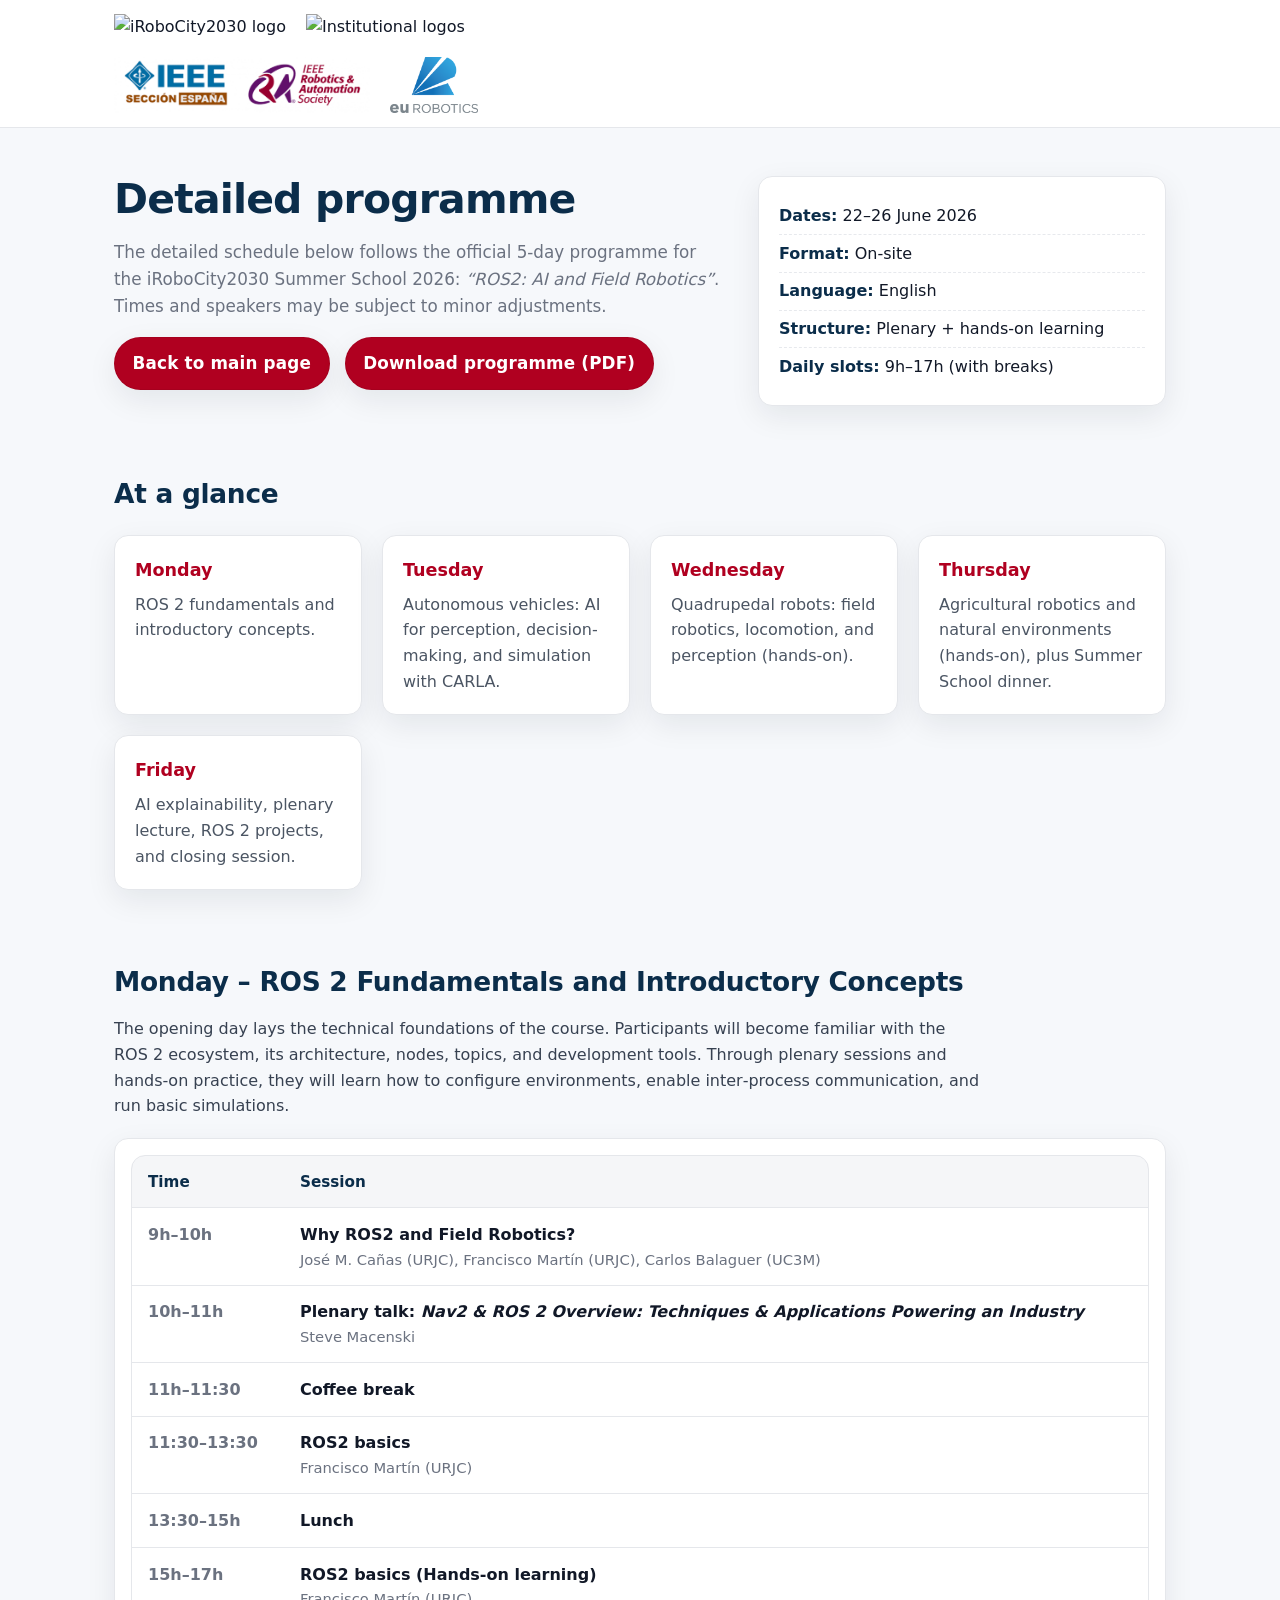
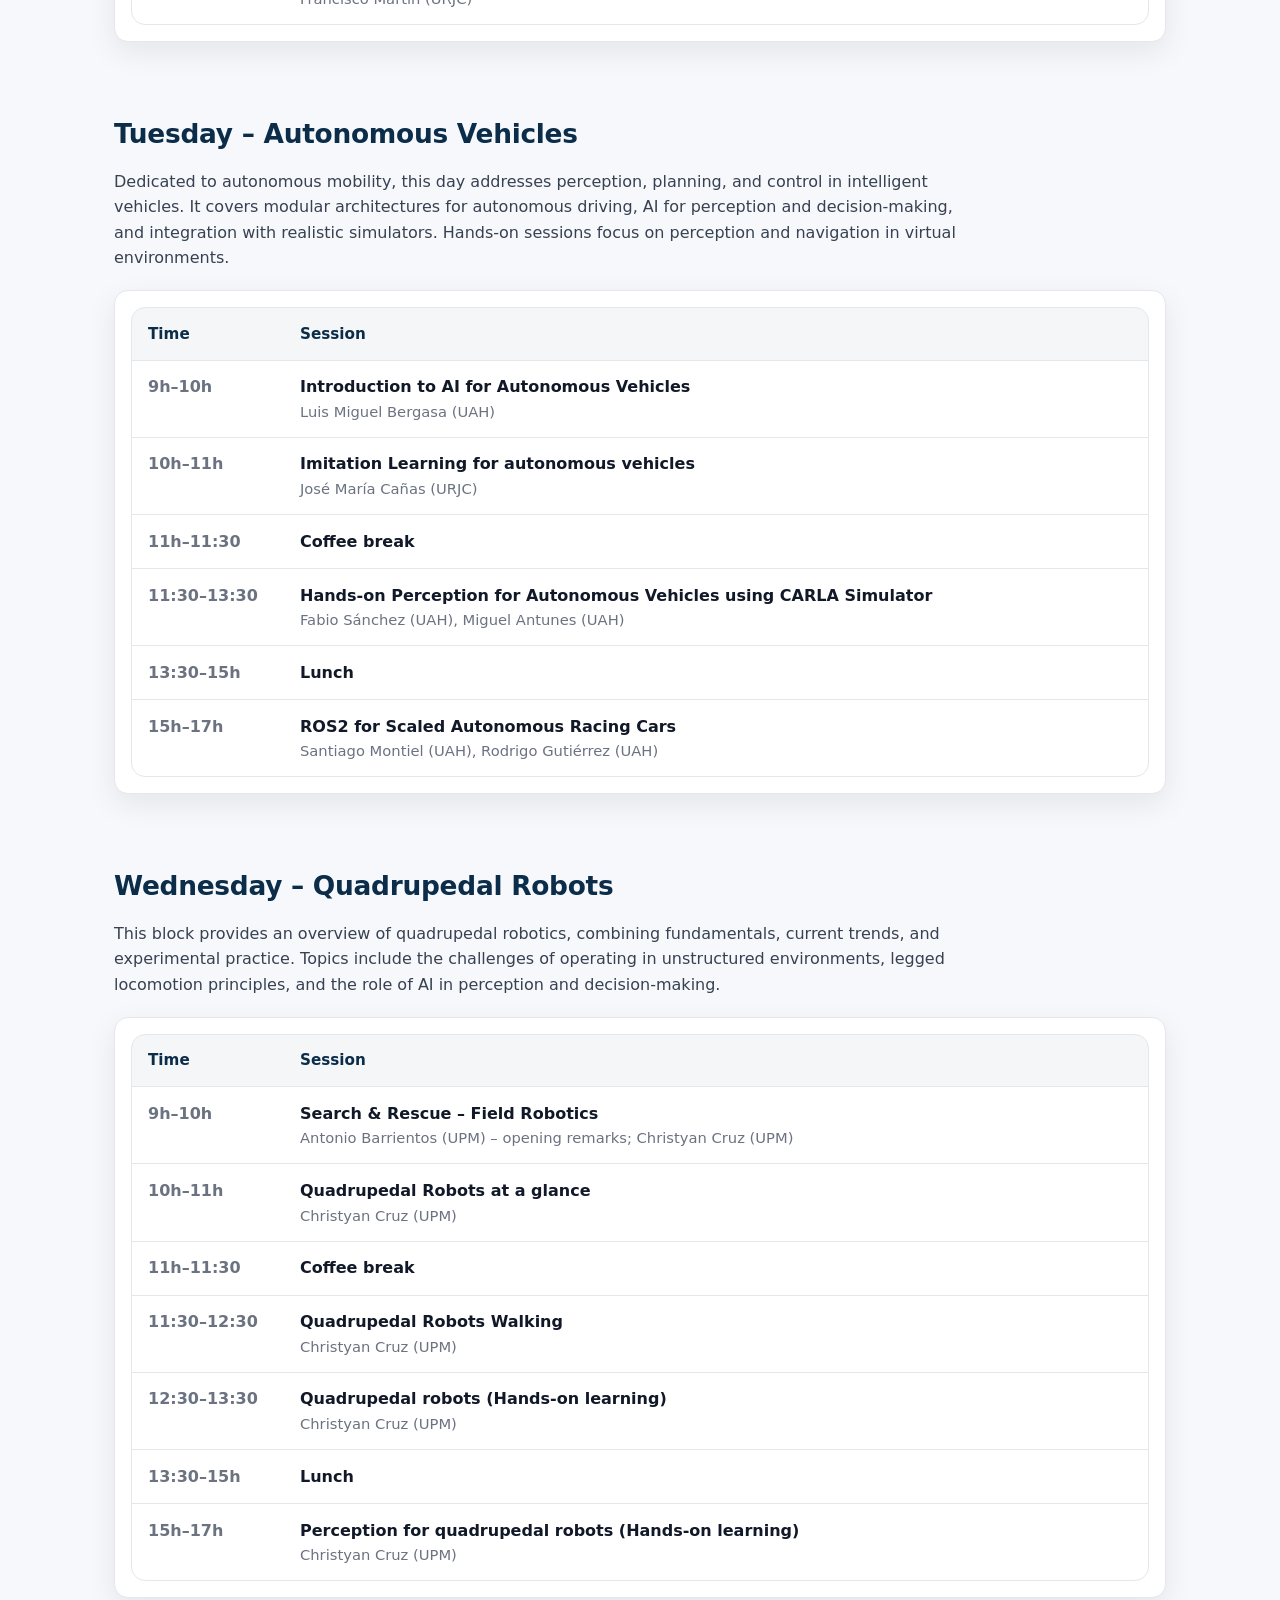
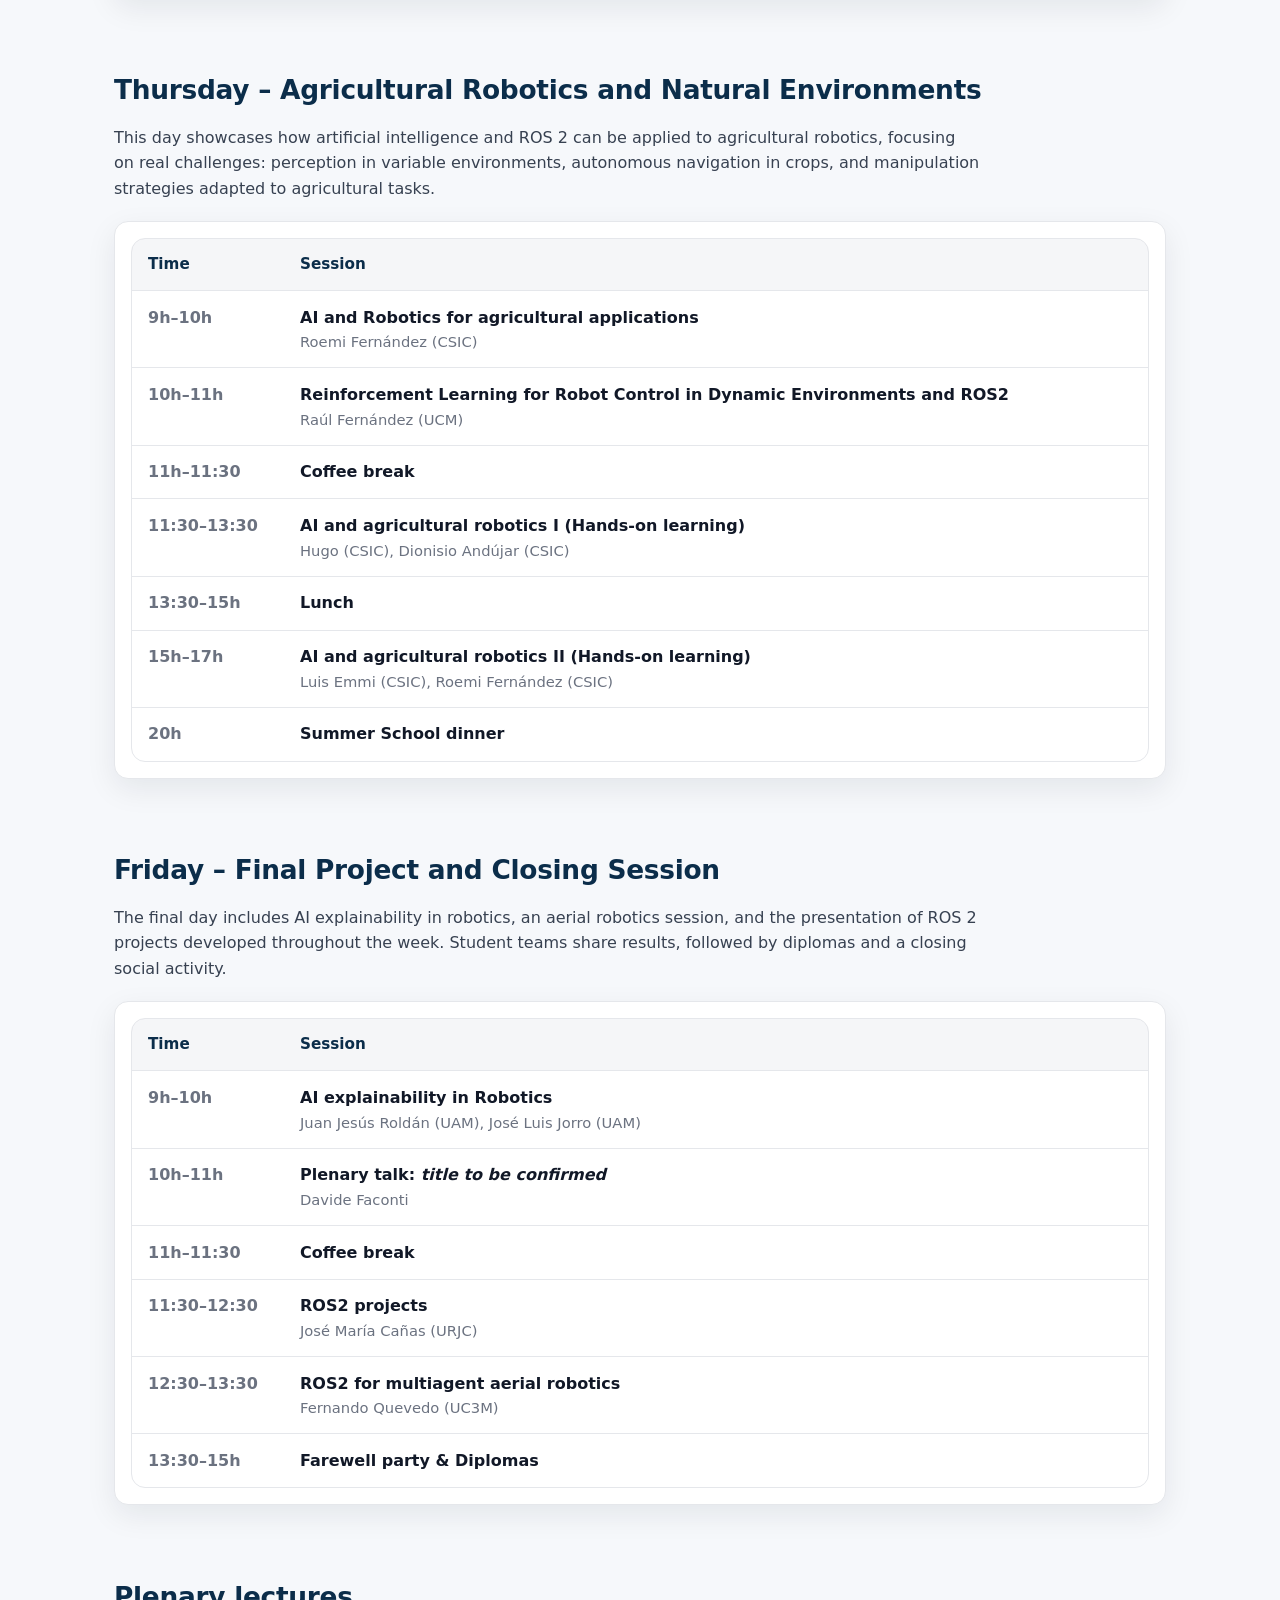
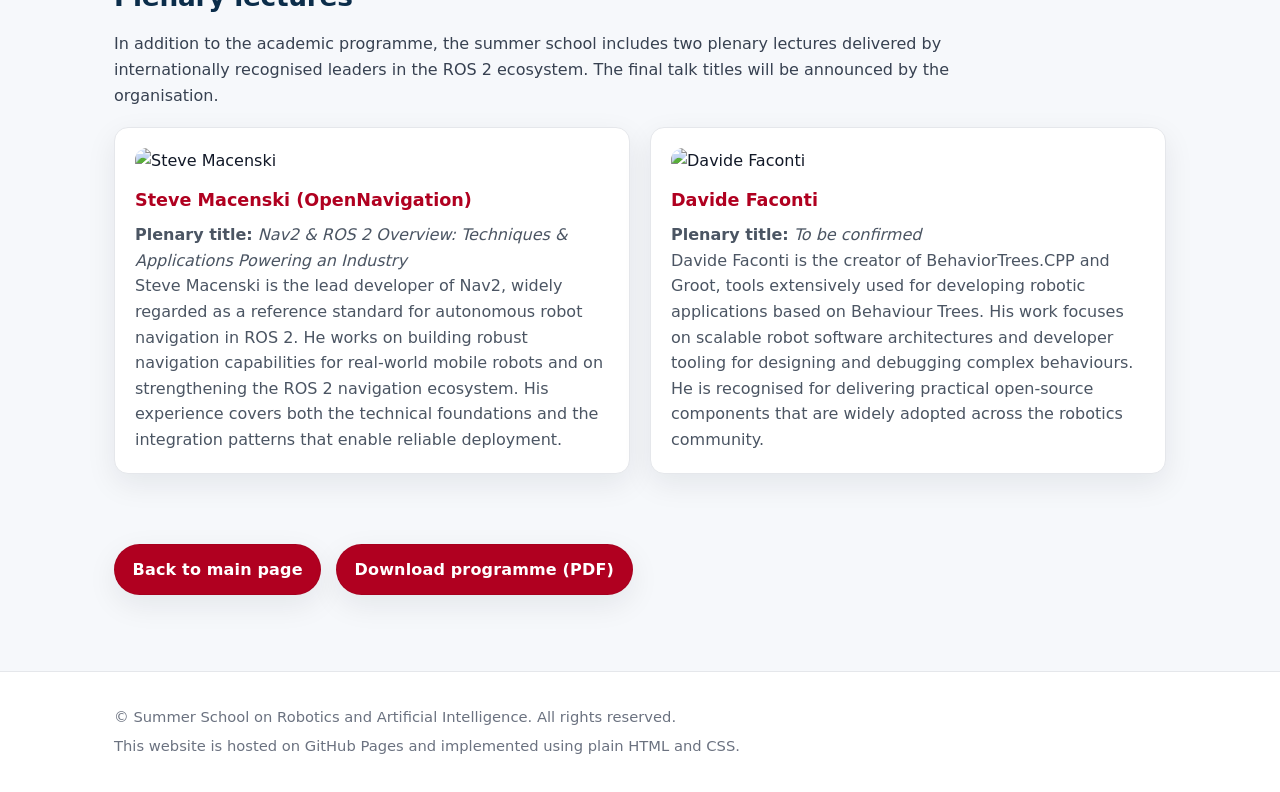
==== detailed_program.html @ 7fa747e4 "Balaguer feedback Signed-off-by: Francisco Martín Rico <fmrico@gmail.com>" ====
<!DOCTYPE html>
<html lang="en">
<head>
	<meta charset="utf-8" />
	<meta name="viewport" content="width=device-width, initial-scale=1" />
	<title>Detailed programme – Summer School</title>
	<meta name="description" content="Detailed programme for the iRoboCity2030 Summer School 2026 (22–26 June 2026): daily schedule, sessions and speakers." />
	<meta name="robots" content="index, follow" />

	<!-- SEO / Social sharing -->
	<link rel="canonical" href="https://www.robocity2030.org/RoboCity_ROS2_Summer_School_2026/detailed_program.html" />
	<meta property="og:type" content="website" />
	<meta property="og:locale" content="en_US" />
	<meta property="og:title" content="Detailed programme – iRoboCity2030 Summer School 2026" />
	<meta property="og:description" content="Daily schedule for 22–26 June 2026: ROS 2 fundamentals, autonomous vehicles, quadrupeds, agricultural robotics and closing projects." />
	<meta property="og:url" content="https://www.robocity2030.org/RoboCity_ROS2_Summer_School_2026/detailed_program.html" />
	<meta property="og:image" content="https://www.robocity2030.org/RoboCity_ROS2_Summer_School_2026/img/robocity2030.png" />

	<meta name="twitter:card" content="summary" />
	<meta name="twitter:title" content="Detailed programme – iRoboCity2030 Summer School 2026" />
	<meta name="twitter:description" content="Daily schedule and sessions for 22–26 June 2026." />
	<meta name="twitter:image" content="https://www.robocity2030.org/RoboCity_ROS2_Summer_School_2026/img/robocity2030.png" />
	<meta name="theme-color" content="#0b2d4a" />
	<link rel="stylesheet" href="styles.css" />
</head>

<body>

<header>
	<div class="header-inner">
		<img src="img/robocity2030.png" alt="iRoboCity2030 logo" />
		<img src="img/logos-header-test2_v3.png" alt="Institutional logos" />
	</div>
	<div class="header-partners" aria-label="Partner logos">
		<img src="img/logo-web-spanish-chapter.png" alt="IEEE-RAS Spanish Chapter" />
		<img src="img/euRobotics_logo.png" alt="euRobotics" />
	</div>
</header>

<main>
	<div class="hero">
		<div>
			<h1>Detailed programme</h1>
			<p>
				The detailed schedule below follows the official 5‑day programme for the iRoboCity2030 Summer School 2026: <em>“ROS2: AI and Field Robotics”</em>.
				Times and speakers may be subject to minor adjustments.
			</p>
			<p style="margin-top:1.1rem;">
				<a class="button" href="index.html" style="margin-right:0.6rem;">Back to main page</a>
				<a class="button" href="archives/iRoboCity-SummerSchool-Program.pdf" download>Download programme (PDF)</a>
			</p>
		</div>

		<div class="hero-card">
			<ul>
				<li><strong>Dates:</strong> 22–26 June 2026</li>
				<li><strong>Format:</strong> On‑site</li>
				<li><strong>Language:</strong> English</li>
				<li><strong>Structure:</strong> Plenary + hands‑on learning</li>
				<li><strong>Daily slots:</strong> 9h–17h (with breaks)</li>
			</ul>
		</div>
	</div>

	<section>
		<h2>At a glance</h2>
		<div class="grid" aria-label="Programme overview">
			<div class="card">
				<h3>Monday</h3>
				<p>ROS 2 fundamentals and introductory concepts.</p>
			</div>
			<div class="card">
				<h3>Tuesday</h3>
				<p>Autonomous vehicles: AI for perception, decision-making, and simulation with CARLA.</p>
			</div>
			<div class="card">
				<h3>Wednesday</h3>
				<p>Quadrupedal robots: field robotics, locomotion, and perception (hands‑on).</p>
			</div>
			<div class="card">
				<h3>Thursday</h3>
				<p>Agricultural robotics and natural environments (hands‑on), plus Summer School dinner.</p>
			</div>
			<div class="card">
				<h3>Friday</h3>
				<p>AI explainability, plenary lecture, ROS 2 projects, and closing session.</p>
			</div>
		</div>
	</section>

	<section id="monday">
		<h2>Monday – ROS 2 Fundamentals and Introductory Concepts</h2>
		<p>
			The opening day lays the technical foundations of the course. Participants will become familiar with the ROS 2 ecosystem, its architecture, nodes,
			topics, and development tools. Through plenary sessions and hands‑on practice, they will learn how to configure environments, enable inter‑process
			communication, and run basic simulations.
		</p>

		<div class="card" style="margin-top:1.2rem; padding:1rem;">
			<table class="schedule" aria-label="Monday schedule">
				<thead>
					<tr>
						<th scope="col">Time</th>
						<th scope="col">Session</th>
					</tr>
				</thead>
				<tbody>
					<tr>
						<td class="time">9h–10h</td>
						<td>
							<strong>Why ROS2 and Field Robotics?</strong>
							<div class="meta">José M. Cañas (URJC), Francisco Martín (URJC), Carlos Balaguer (UC3M)</div>
						</td>
					</tr>
					<tr>
						<td class="time">10h–11h</td>
						<td>
							<strong>Plenary talk: <em>Nav2 &amp; ROS 2 Overview: Techniques &amp; Applications Powering an Industry</em></strong>
							<div class="meta">Steve Macenski</div>
						</td>
					</tr>
					<tr>
						<td class="time">11h–11:30</td>
						<td><strong>Coffee break</strong></td>
					</tr>
					<tr>
						<td class="time">11:30–13:30</td>
						<td>
							<strong>ROS2 basics</strong>
							<div class="meta">Francisco Martín (URJC)</div>
						</td>
					</tr>
					<tr>
						<td class="time">13:30–15h</td>
						<td><strong>Lunch</strong></td>
					</tr>
					<tr>
						<td class="time">15h–17h</td>
						<td>
							<strong>ROS2 basics (Hands‑on learning)</strong>
							<div class="meta">Francisco Martín (URJC)</div>
						</td>
					</tr>
				</tbody>
			</table>
		</div>
	</section>

	<section id="tuesday">
		<h2>Tuesday – Autonomous Vehicles</h2>
		<p>
			Dedicated to autonomous mobility, this day addresses perception, planning, and control in intelligent vehicles. It covers modular architectures
			for autonomous driving, AI for perception and decision‑making, and integration with realistic simulators. Hands‑on sessions focus on perception and
			navigation in virtual environments.
		</p>

		<div class="card" style="margin-top:1.2rem; padding:1rem;">
			<table class="schedule" aria-label="Tuesday schedule">
				<thead>
					<tr>
						<th scope="col">Time</th>
						<th scope="col">Session</th>
					</tr>
				</thead>
				<tbody>
					<tr>
						<td class="time">9h–10h</td>
						<td>
							<strong>Introduction to AI for Autonomous Vehicles</strong>
							<div class="meta">Luis Miguel Bergasa (UAH)</div>
						</td>
					</tr>
					<tr>
						<td class="time">10h–11h</td>
						<td>
							<strong>Imitation Learning for autonomous vehicles</strong>
							<div class="meta">José María Cañas (URJC)</div>
						</td>
					</tr>
					<tr>
						<td class="time">11h–11:30</td>
						<td><strong>Coffee break</strong></td>
					</tr>
					<tr>
						<td class="time">11:30–13:30</td>
						<td>
							<strong>Hands‑on Perception for Autonomous Vehicles using CARLA Simulator</strong>
							<div class="meta">Fabio Sánchez (UAH), Miguel Antunes (UAH)</div>
						</td>
					</tr>
					<tr>
						<td class="time">13:30–15h</td>
						<td><strong>Lunch</strong></td>
					</tr>
					<tr>
						<td class="time">15h–17h</td>
						<td>
							<strong>ROS2 for Scaled Autonomous Racing Cars</strong>
							<div class="meta">Santiago Montiel (UAH), Rodrigo Gutiérrez (UAH)</div>
						</td>
					</tr>
				</tbody>
			</table>
		</div>
	</section>

	<section id="wednesday">
		<h2>Wednesday – Quadrupedal Robots</h2>
		<p>
			This block provides an overview of quadrupedal robotics, combining fundamentals, current trends, and experimental practice. Topics include the
			challenges of operating in unstructured environments, legged locomotion principles, and the role of AI in perception and decision‑making.
		</p>

		<div class="card" style="margin-top:1.2rem; padding:1rem;">
			<table class="schedule" aria-label="Wednesday schedule">
				<thead>
					<tr>
						<th scope="col">Time</th>
						<th scope="col">Session</th>
					</tr>
				</thead>
				<tbody>
					<tr>
						<td class="time">9h–10h</td>
						<td>
							<strong>Search &amp; Rescue – Field Robotics</strong>
							<div class="meta">Antonio Barrientos (UPM) – opening remarks; Christyan Cruz (UPM)</div>
						</td>
					</tr>
					<tr>
						<td class="time">10h–11h</td>
						<td>
							<strong>Quadrupedal Robots at a glance</strong>
							<div class="meta">Christyan Cruz (UPM)</div>
						</td>
					</tr>
					<tr>
						<td class="time">11h–11:30</td>
						<td><strong>Coffee break</strong></td>
					</tr>
					<tr>
						<td class="time">11:30–12:30</td>
						<td>
							<strong>Quadrupedal Robots Walking</strong>
							<div class="meta">Christyan Cruz (UPM)</div>
						</td>
					</tr>
					<tr>
						<td class="time">12:30–13:30</td>
						<td>
							<strong>Quadrupedal robots (Hands‑on learning)</strong>
							<div class="meta">Christyan Cruz (UPM)</div>
						</td>
					</tr>
					<tr>
						<td class="time">13:30–15h</td>
						<td><strong>Lunch</strong></td>
					</tr>
					<tr>
						<td class="time">15h–17h</td>
						<td>
							<strong>Perception for quadrupedal robots (Hands‑on learning)</strong>
							<div class="meta">Christyan Cruz (UPM)</div>
						</td>
					</tr>
				</tbody>
			</table>
		</div>
	</section>

	<section id="thursday">
		<h2>Thursday – Agricultural Robotics and Natural Environments</h2>
		<p>
			This day showcases how artificial intelligence and ROS 2 can be applied to agricultural robotics, focusing on real challenges: perception in variable
			environments, autonomous navigation in crops, and manipulation strategies adapted to agricultural tasks.
		</p>

		<div class="card" style="margin-top:1.2rem; padding:1rem;">
			<table class="schedule" aria-label="Thursday schedule">
				<thead>
					<tr>
						<th scope="col">Time</th>
						<th scope="col">Session</th>
					</tr>
				</thead>
				<tbody>
					<tr>
						<td class="time">9h–10h</td>
						<td>
							<strong>AI and Robotics for agricultural applications</strong>
							<div class="meta">Roemi Fernández (CSIC)</div>
						</td>
					</tr>
					<tr>
						<td class="time">10h–11h</td>
						<td>
							<strong>Reinforcement Learning for Robot Control in Dynamic Environments and ROS2</strong>
							<div class="meta">Raúl Fernández (UCM)</div>
						</td>
					</tr>
					<tr>
						<td class="time">11h–11:30</td>
						<td><strong>Coffee break</strong></td>
					</tr>
					<tr>
						<td class="time">11:30–13:30</td>
						<td>
							<strong>AI and agricultural robotics I (Hands‑on learning)</strong>
							<div class="meta">Hugo (CSIC), Dionisio Andújar (CSIC)</div>
						</td>
					</tr>
					<tr>
						<td class="time">13:30–15h</td>
						<td><strong>Lunch</strong></td>
					</tr>
					<tr>
						<td class="time">15h–17h</td>
						<td>
							<strong>AI and agricultural robotics II (Hands‑on learning)</strong>
							<div class="meta">Luis Emmi (CSIC), Roemi Fernández (CSIC)</div>
						</td>
					</tr>
					<tr>
						<td class="time">20h</td>
						<td><strong>Summer School dinner</strong></td>
					</tr>
				</tbody>
			</table>
		</div>
	</section>

	<section id="friday">
		<h2>Friday – Final Project and Closing Session</h2>
		<p>
			The final day includes AI explainability in robotics, an aerial robotics session, and the presentation of ROS 2 projects developed throughout the week.
			Student teams share results, followed by diplomas and a closing social activity.
		</p>

		<div class="card" style="margin-top:1.2rem; padding:1rem;">
			<table class="schedule" aria-label="Friday schedule">
				<thead>
					<tr>
						<th scope="col">Time</th>
						<th scope="col">Session</th>
					</tr>
				</thead>
				<tbody>
					<tr>
						<td class="time">9h–10h</td>
						<td>
							<strong>AI explainability in Robotics</strong>
							<div class="meta">Juan Jesús Roldán (UAM), José Luis Jorro (UAM)</div>
						</td>
					</tr>
					<tr>
						<td class="time">10h–11h</td>
						<td>
							<strong>Plenary talk: <em>title to be confirmed</em></strong>
							<div class="meta">Davide Faconti</div>
						</td>
					</tr>
					<tr>
						<td class="time">11h–11:30</td>
						<td><strong>Coffee break</strong></td>
					</tr>
					<tr>
						<td class="time">11:30–12:30</td>
						<td>
							<strong>ROS2 projects</strong>
							<div class="meta">José María Cañas (URJC)</div>
						</td>
					</tr>
					<tr>
						<td class="time">12:30–13:30</td>
						<td>
							<strong>ROS2 for multiagent aerial robotics</strong>
							<div class="meta">Fernando Quevedo (UC3M)</div>
						</td>
					</tr>
					<tr>
						<td class="time">13:30–15h</td>
						<td><strong>Farewell party &amp; Diplomas</strong></td>
					</tr>
				</tbody>
			</table>
		</div>
	</section>

	<section>
		<h2>Plenary lectures</h2>
		<p>
			In addition to the academic programme, the summer school includes two plenary lectures delivered by internationally recognised leaders in the ROS 2 ecosystem.
			The final talk titles will be announced by the organisation.
		</p>

		<div class="grid" aria-label="Plenary speakers">
			<div class="card">
				<img src="img/steve_macenski.webp" alt="Steve Macenski" style="width:100%; max-height:260px; object-fit:cover; border-radius:12px; margin-bottom:0.75rem;" />
				<h3>Steve Macenski (OpenNavigation)</h3>
				<p>
					<strong>Plenary title:</strong> <em>Nav2 &amp; ROS 2 Overview: Techniques &amp; Applications Powering an Industry</em><br />
					Steve Macenski is the lead developer of Nav2, widely regarded as a reference standard for autonomous robot navigation in ROS 2.
					He works on building robust navigation capabilities for real-world mobile robots and on strengthening the ROS 2 navigation ecosystem.
					His experience covers both the technical foundations and the integration patterns that enable reliable deployment.
				</p>
			</div>

			<div class="card">
				<img src="img/davide_faconti.jpeg" alt="Davide Faconti" style="width:100%; max-height:260px; object-fit:cover; border-radius:12px; margin-bottom:0.75rem;" />
				<h3>Davide Faconti</h3>
				<p>
					<strong>Plenary title:</strong> <em>To be confirmed</em><br />
					Davide Faconti is the creator of BehaviorTrees.CPP and Groot, tools extensively used for developing robotic applications based on Behaviour Trees.
					His work focuses on scalable robot software architectures and developer tooling for designing and debugging complex behaviours.
					He is recognised for delivering practical open-source components that are widely adopted across the robotics community.
				</p>
			</div>
		</div>
	</section>

	<section>
		<p>
			<a class="button" href="index.html" style="margin-right:0.6rem;">Back to main page</a>
			<a class="button" href="archives/iRoboCity-SummerSchool-Program.pdf" download>Download programme (PDF)</a>
		</p>
	</section>

</main>

<footer>
	<div class="footer-inner">
		<p>
			© Summer School on Robotics and Artificial Intelligence. All rights reserved.
		</p>
		<p>
			This website is hosted on GitHub Pages and implemented using plain HTML and CSS.
		</p>
	</div>
</footer>

</body>
</html>
---- styles.css ----
:root {
  --primary: #0b2d4a;   /* navy */
  --secondary: #b00020; /* institutional red accent */
  --bg: #f6f8fb;
  --text: #111827;
  --muted: #6b7280;
  --card: #ffffff;
  --border: #e5e7eb;
  --shadow: 0 10px 30px rgba(17, 24, 39, 0.08);
  --radius: 14px;
  --maxw: 1100px;
}

* { box-sizing: border-box; }

html, body { height: 100%; }

body {
  margin: 0;
  font-family: ui-sans-serif, system-ui, -apple-system, "Segoe UI", Roboto, Helvetica, Arial,
               "Apple Color Emoji", "Segoe UI Emoji";
  color: var(--text);
  background: var(--bg);
  line-height: 1.6;
}

a { color: var(--primary); text-decoration: none; }
a:hover { text-decoration: underline; }

.button {
  display: inline-flex;
  align-items: center;
  justify-content: center;
  gap: 0.5rem;
  padding: 0.75rem 1.1rem;
  border-radius: 999px;
  background: var(--secondary);
  color: #ffffff;
  font-weight: 700;
  letter-spacing: 0.01em;
  border: 1px solid rgba(0, 0, 0, 0.06);
  box-shadow: var(--shadow);
}

.button:hover {
  text-decoration: none;
  filter: brightness(0.95);
}

.button:focus-visible {
  outline: 3px solid rgba(176, 0, 32, 0.35);
  outline-offset: 3px;
}

header {
  background: #ffffff;
  border-bottom: 1px solid var(--border);
}

.header-inner {
  max-width: var(--maxw);
  margin: 0 auto;
  padding: 0.9rem 1.5rem;
  display: flex;
  align-items: center;
  gap: 1.25rem;
}

.header-inner img {
  max-height: 72px;
  width: auto;
  display: block;
}

.header-partners {
  max-width: var(--maxw);
  margin: 0 auto;
  padding: 0.15rem 1.5rem 0.9rem 1.5rem;
  display: flex;
  flex-wrap: wrap;
  align-items: center;
  justify-content: flex-start;
  gap: 1.25rem;
}

.header-partners img {
  height: 56px;
  width: auto;
  object-fit: contain;
  display: block;
}

@media (max-width: 520px) {
  .header-partners img { height: 48px; }
}

main {
  max-width: var(--maxw);
  margin: 0 auto;
}

.hero {
  padding: 3rem 1.5rem 2rem 1.5rem;
  display: grid;
  grid-template-columns: 1.2fr 0.8fr;
  gap: 2rem;
  align-items: start;
}

.hero h1 {
  font-size: clamp(2.0rem, 3.2vw, 2.6rem);
  line-height: 1.15;
  margin: 0 0 1rem 0;
  color: var(--primary);
  letter-spacing: -0.02em;
}

.hero p {
  margin: 0;
  font-size: 1.05rem;
  color: var(--muted);
  max-width: 60ch;
}

.hero-card {
  background: var(--card);
  border: 1px solid var(--border);
  border-radius: var(--radius);
  padding: 1.25rem 1.25rem;
  box-shadow: var(--shadow);
}

.hero-card ul {
  list-style: none;
  padding: 0;
  margin: 0;
}

.hero-card li {
  padding: 0.35rem 0;
  border-bottom: 1px dashed rgba(229, 231, 235, 0.9);
}

.hero-card li:last-child { border-bottom: none; }

.hero-card strong { color: var(--primary); }

section {
  padding: 2.2rem 1.5rem;
}

section h2 {
  font-size: 1.65rem;
  margin: 0 0 0.85rem 0;
  color: var(--primary);
  letter-spacing: -0.01em;
}

section p {
  margin: 0;
  color: #374151;
  max-width: 85ch;
}

.grid {
  margin-top: 1.2rem;
  display: grid;
  grid-template-columns: repeat(auto-fit, minmax(240px, 1fr));
  gap: 1.25rem;
}

.card {
  background: var(--card);
  border: 1px solid var(--border);
  border-radius: var(--radius);
  padding: 1.25rem;
  box-shadow: var(--shadow);
}

.card h3 {
  margin: 0 0 0.5rem 0;
  color: var(--secondary);
  font-size: 1.1rem;
}

.card p {
  margin: 0;
  color: #4b5563;
}

.schedule {
  width: 100%;
  border-collapse: separate;
  border-spacing: 0;
  overflow: hidden;
  border: 1px solid var(--border);
  border-radius: var(--radius);
  background: var(--card);
}

.schedule th,
.schedule td {
  padding: 0.85rem 1rem;
  vertical-align: top;
  border-bottom: 1px solid var(--border);
}

.schedule tr:last-child td {
  border-bottom: none;
}

.schedule th {
  text-align: left;
  font-size: 0.95rem;
  color: var(--primary);
  background: rgba(11, 45, 74, 0.04);
}

.schedule td.time {
  width: 9.5rem;
  white-space: nowrap;
  color: var(--muted);
  font-weight: 600;
}

.schedule .meta {
  color: var(--muted);
  font-size: 0.92rem;
}

footer {
  background: #ffffff;
  border-top: 1px solid var(--border);
  margin-top: 2.5rem;
}

.footer-inner {
  max-width: var(--maxw);
  margin: 0 auto;
  padding: 1.75rem 1.5rem;
  font-size: 0.92rem;
  color: var(--muted);
}

.footer-inner p { margin: 0.35rem 0; }

@media (max-width: 900px) {
  .hero { grid-template-columns: 1fr; }
  .header-inner { flex-wrap: wrap; }
  .header-inner img { max-height: 60px; }
}

.instructors-grid {
  grid-template-columns: repeat(auto-fit, minmax(210px, 1fr));
}

.instructor-card {
  padding: 1rem;
}

.instructor-photo {
  width: 100%;
  max-height: 180px;
  object-fit: cover;
  border-radius: 12px;
  margin-bottom: 0.6rem;
  display: block;
}

.instructor-name {
  margin: 0 0 0.25rem 0;
  font-size: 1.05rem;
}

.instructor-affiliation {
  margin: 0 0 0.4rem 0;
  color: var(--muted);
  font-size: 0.95rem;
}

.instructor-desc {
  margin: 0;
  font-size: 0.95rem;
}
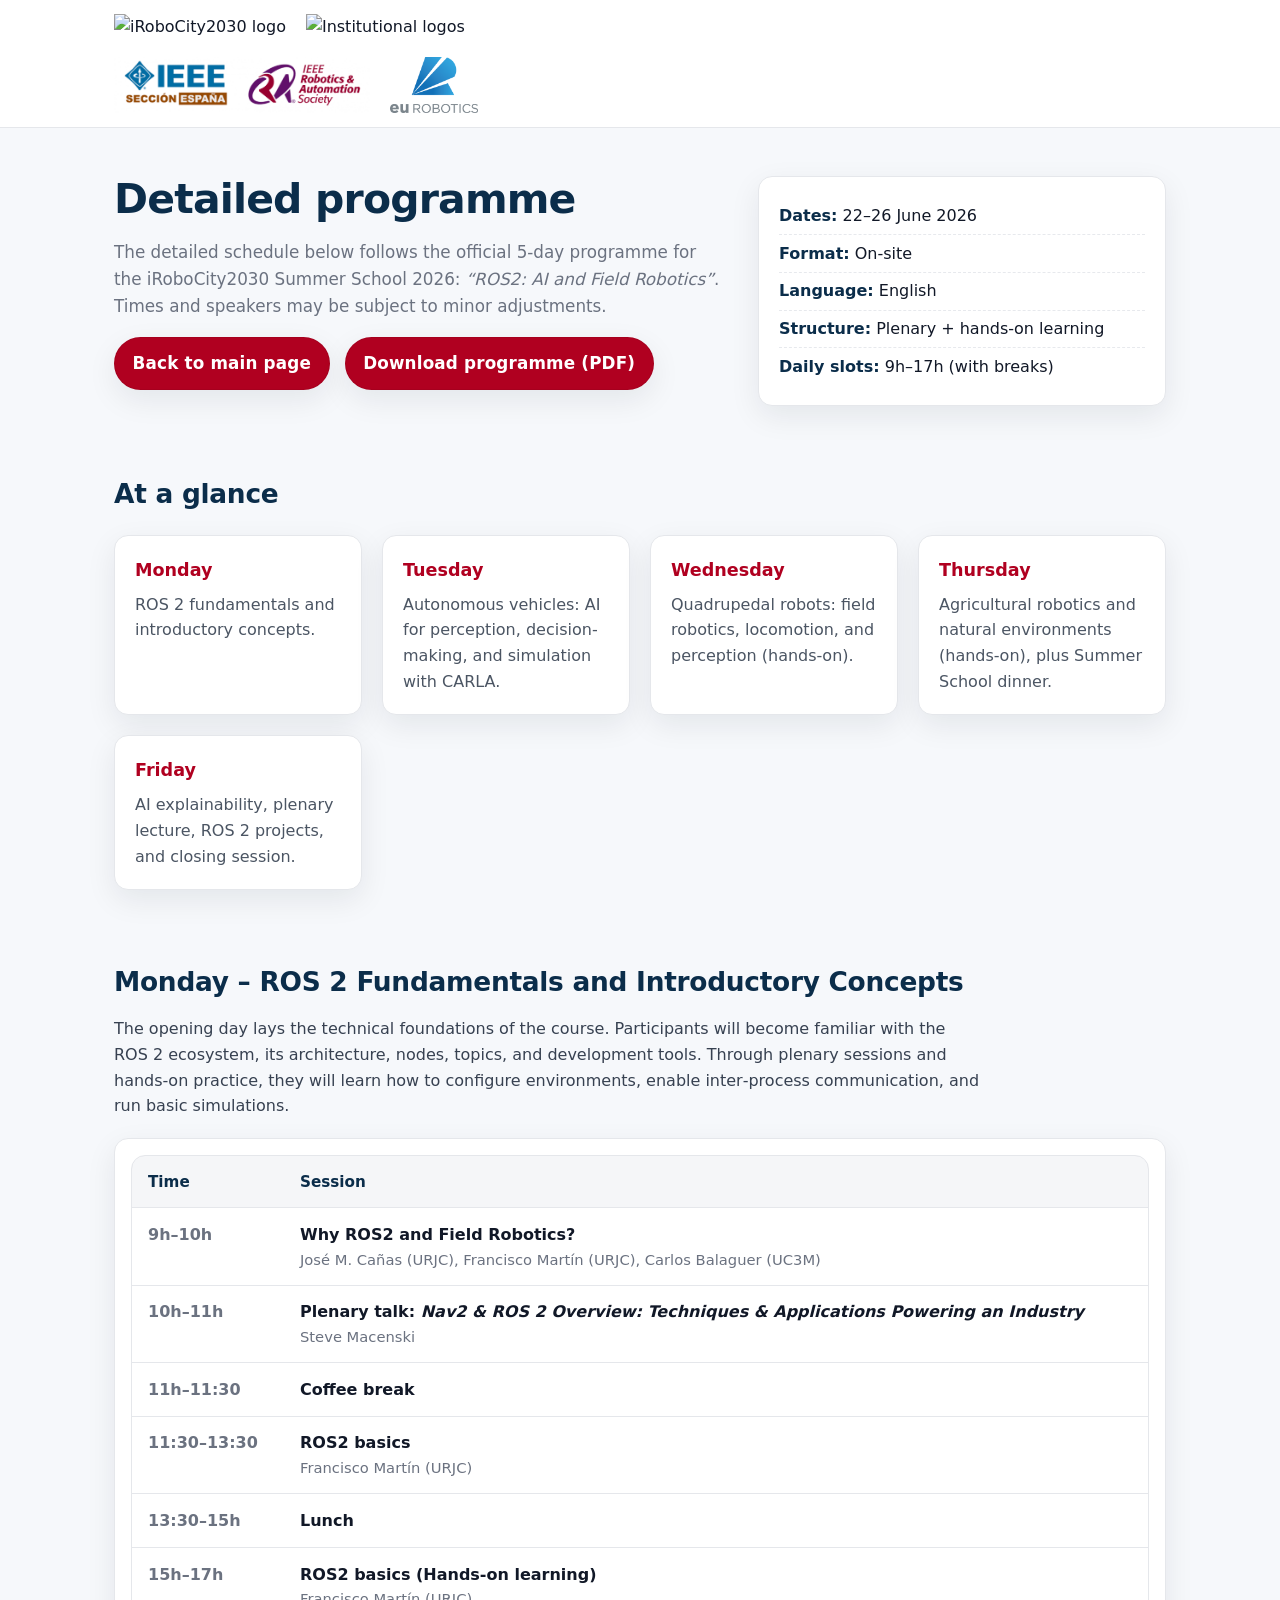
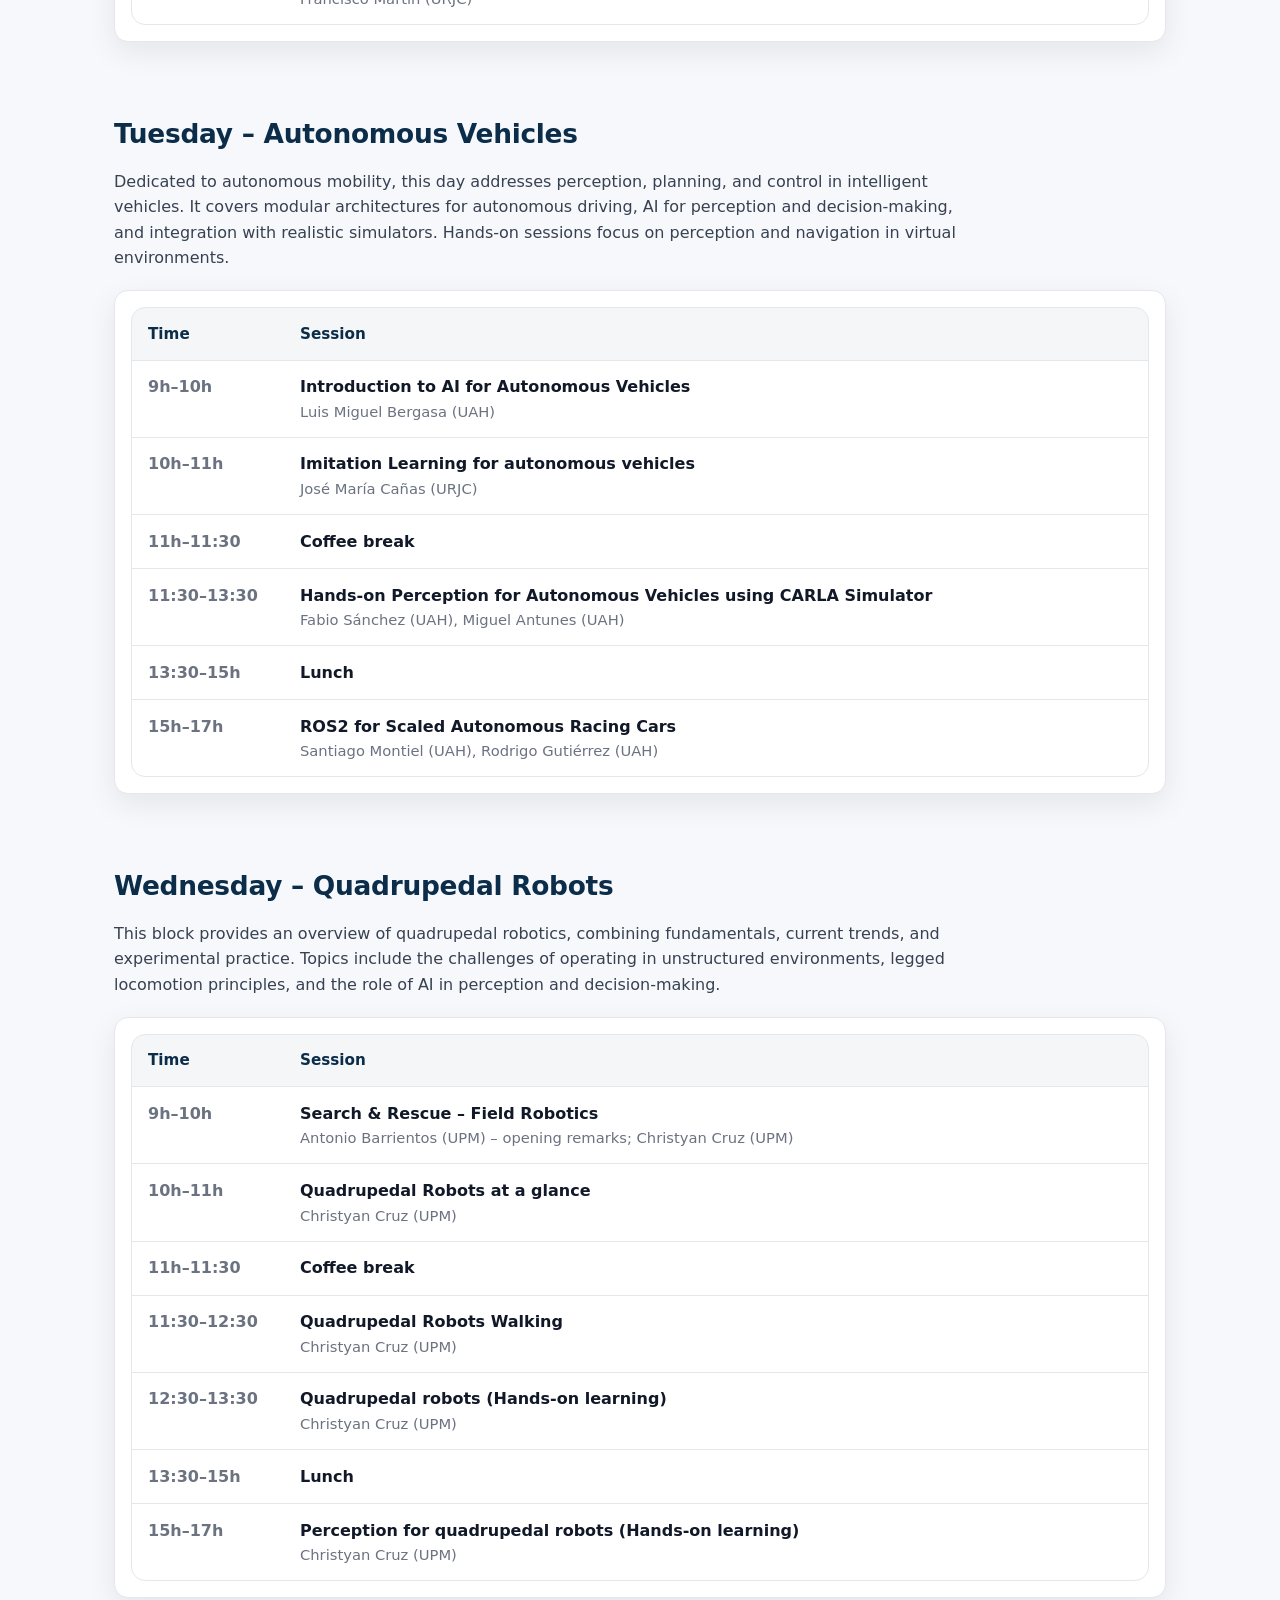
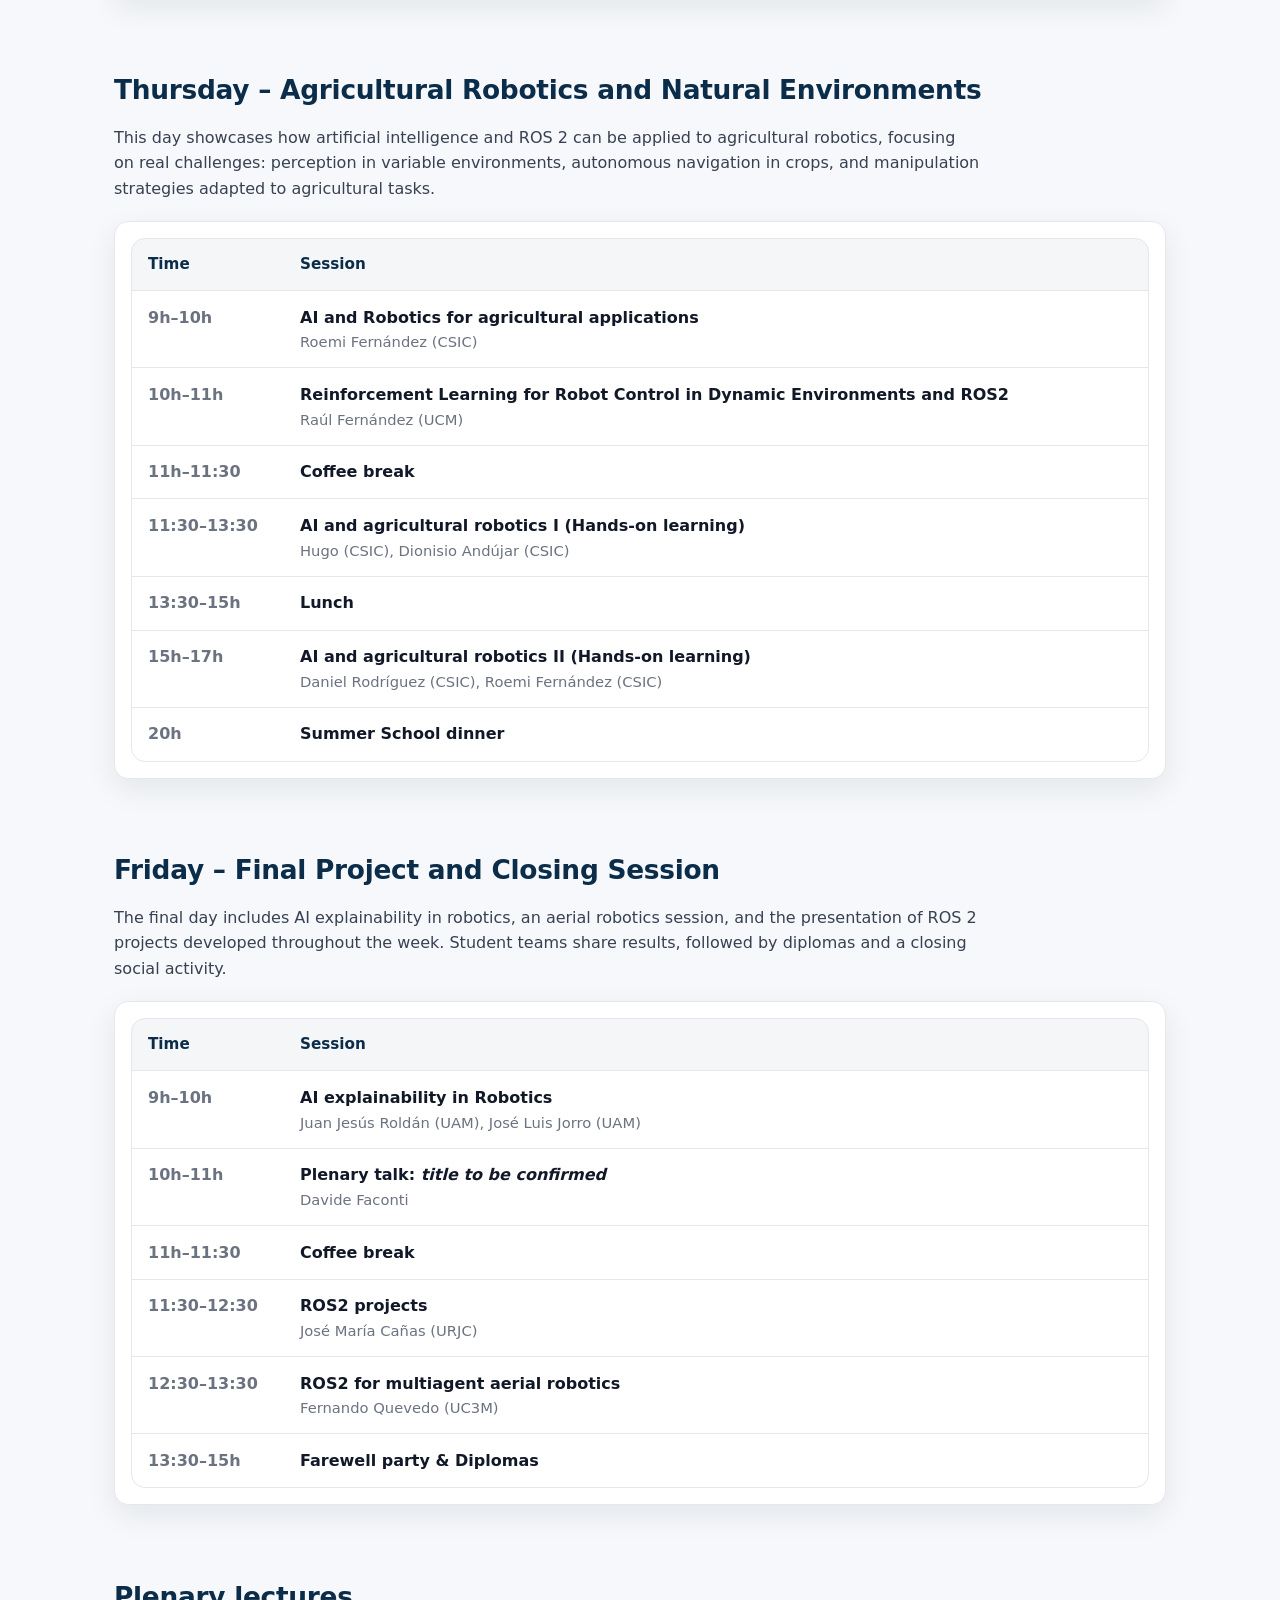
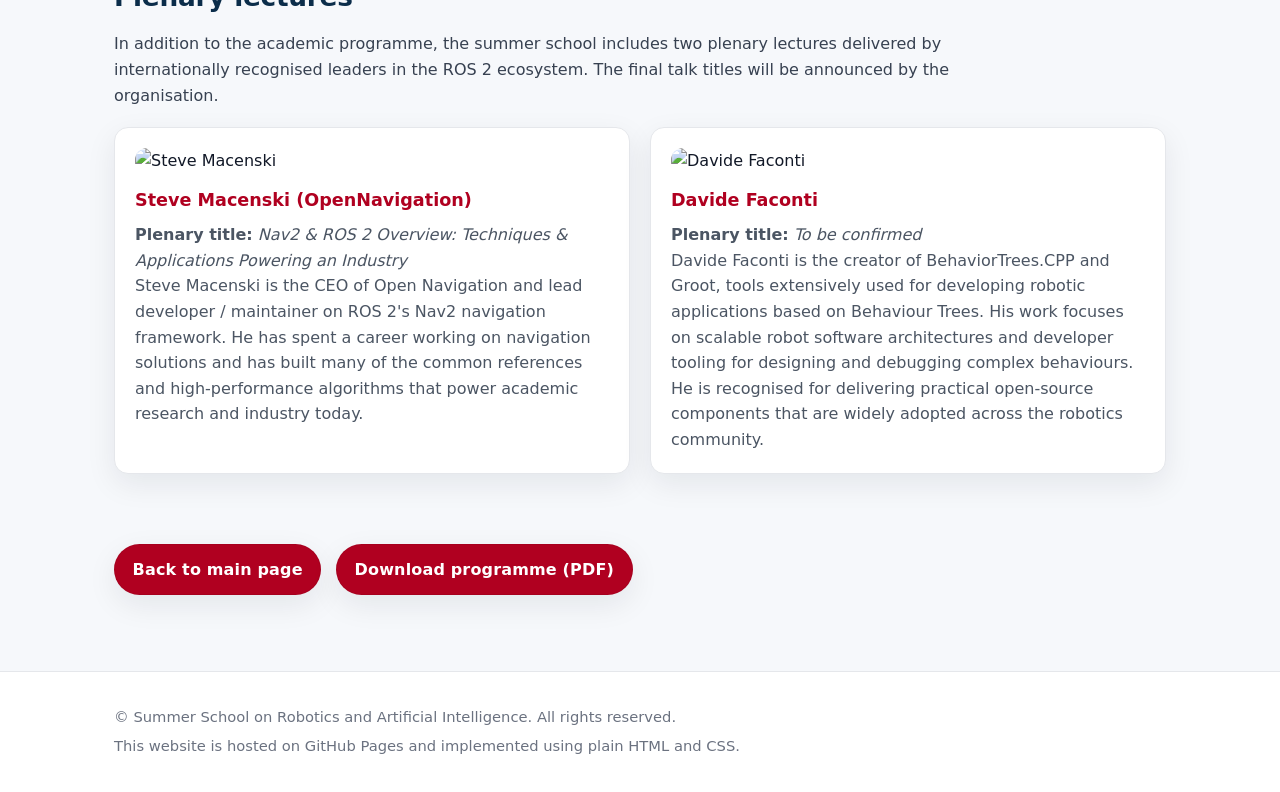
==== commit a0edd111: "Change Luis by Daniel Signed-off-by: Francisco Martín Rico <fmrico@gmail.com>" ====
--- a/detailed_program.html
+++ b/detailed_program.html
@@ -317,7 +317,7 @@
 						<td class="time">15h–17h</td>
 						<td>
 							<strong>AI and agricultural robotics II (Hands‑on learning)</strong>
-							<div class="meta">Luis Emmi (CSIC), Roemi Fernández (CSIC)</div>
+							<div class="meta">Daniel Rodríguez (CSIC), Roemi Fernández (CSIC)</div>
 						</td>
 					</tr>
 					<tr>
@@ -399,9 +399,7 @@
 				<h3>Steve Macenski (OpenNavigation)</h3>
 				<p>
 					<strong>Plenary title:</strong> <em>Nav2 &amp; ROS 2 Overview: Techniques &amp; Applications Powering an Industry</em><br />
-					Steve Macenski is the lead developer of Nav2, widely regarded as a reference standard for autonomous robot navigation in ROS 2.
-					He works on building robust navigation capabilities for real-world mobile robots and on strengthening the ROS 2 navigation ecosystem.
-					His experience covers both the technical foundations and the integration patterns that enable reliable deployment.
+					Steve Macenski is the CEO of Open Navigation and lead developer / maintainer on ROS 2's Nav2 navigation framework. He has spent a career working on navigation solutions and has built many of the common references and high-performance algorithms that power academic research and industry today.
 				</p>
 			</div>
 
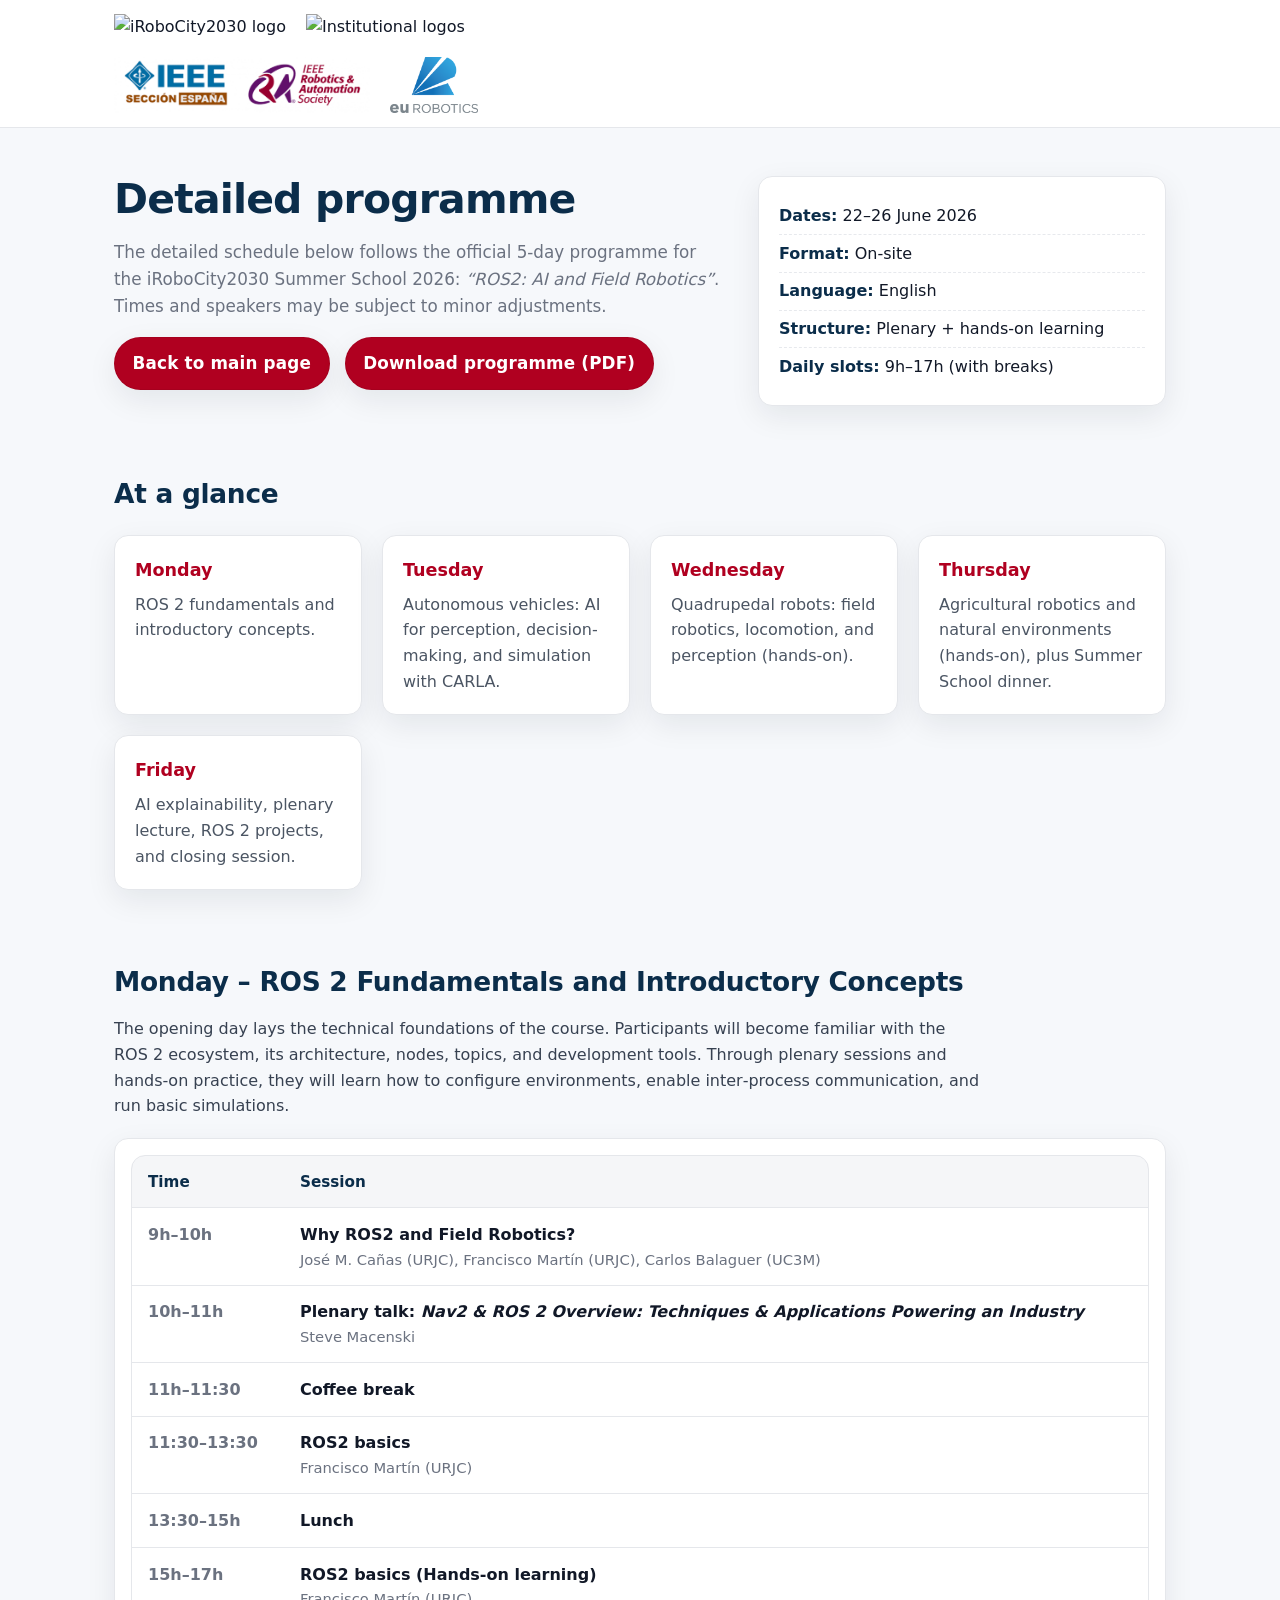
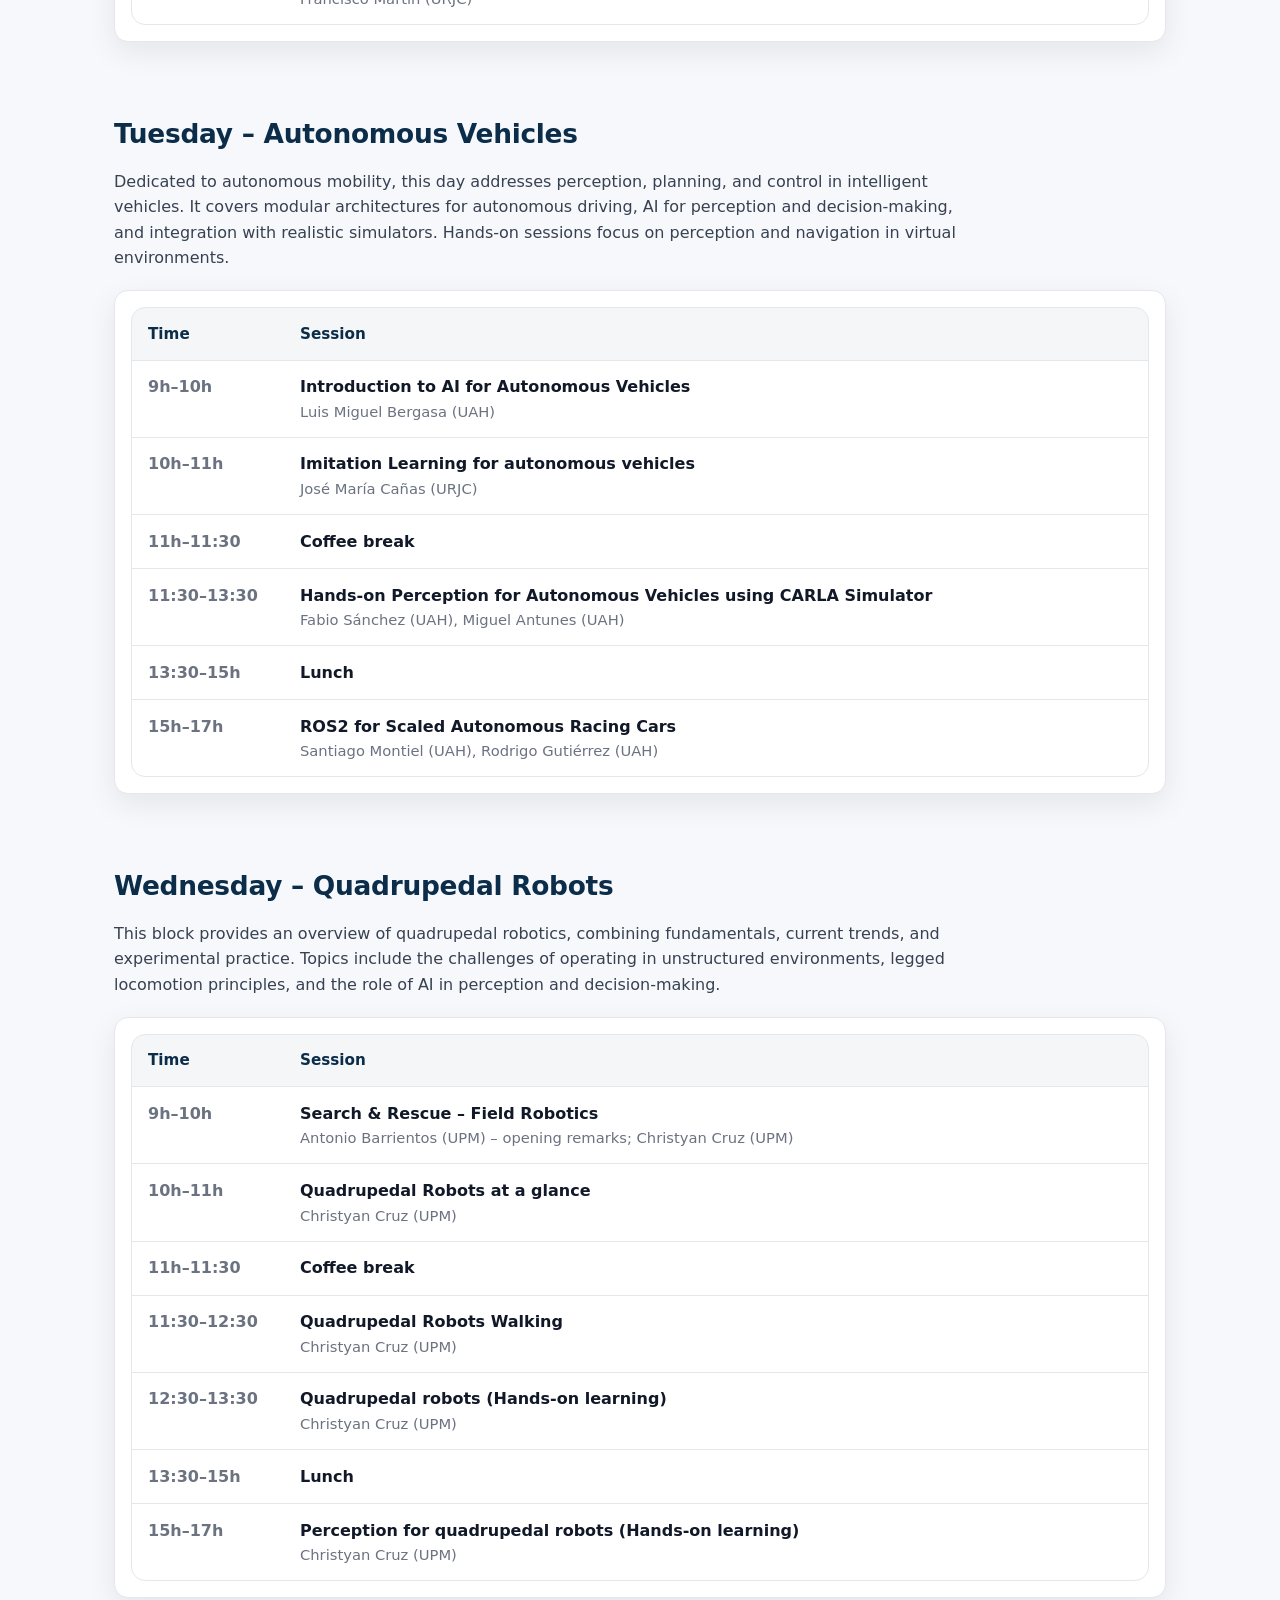
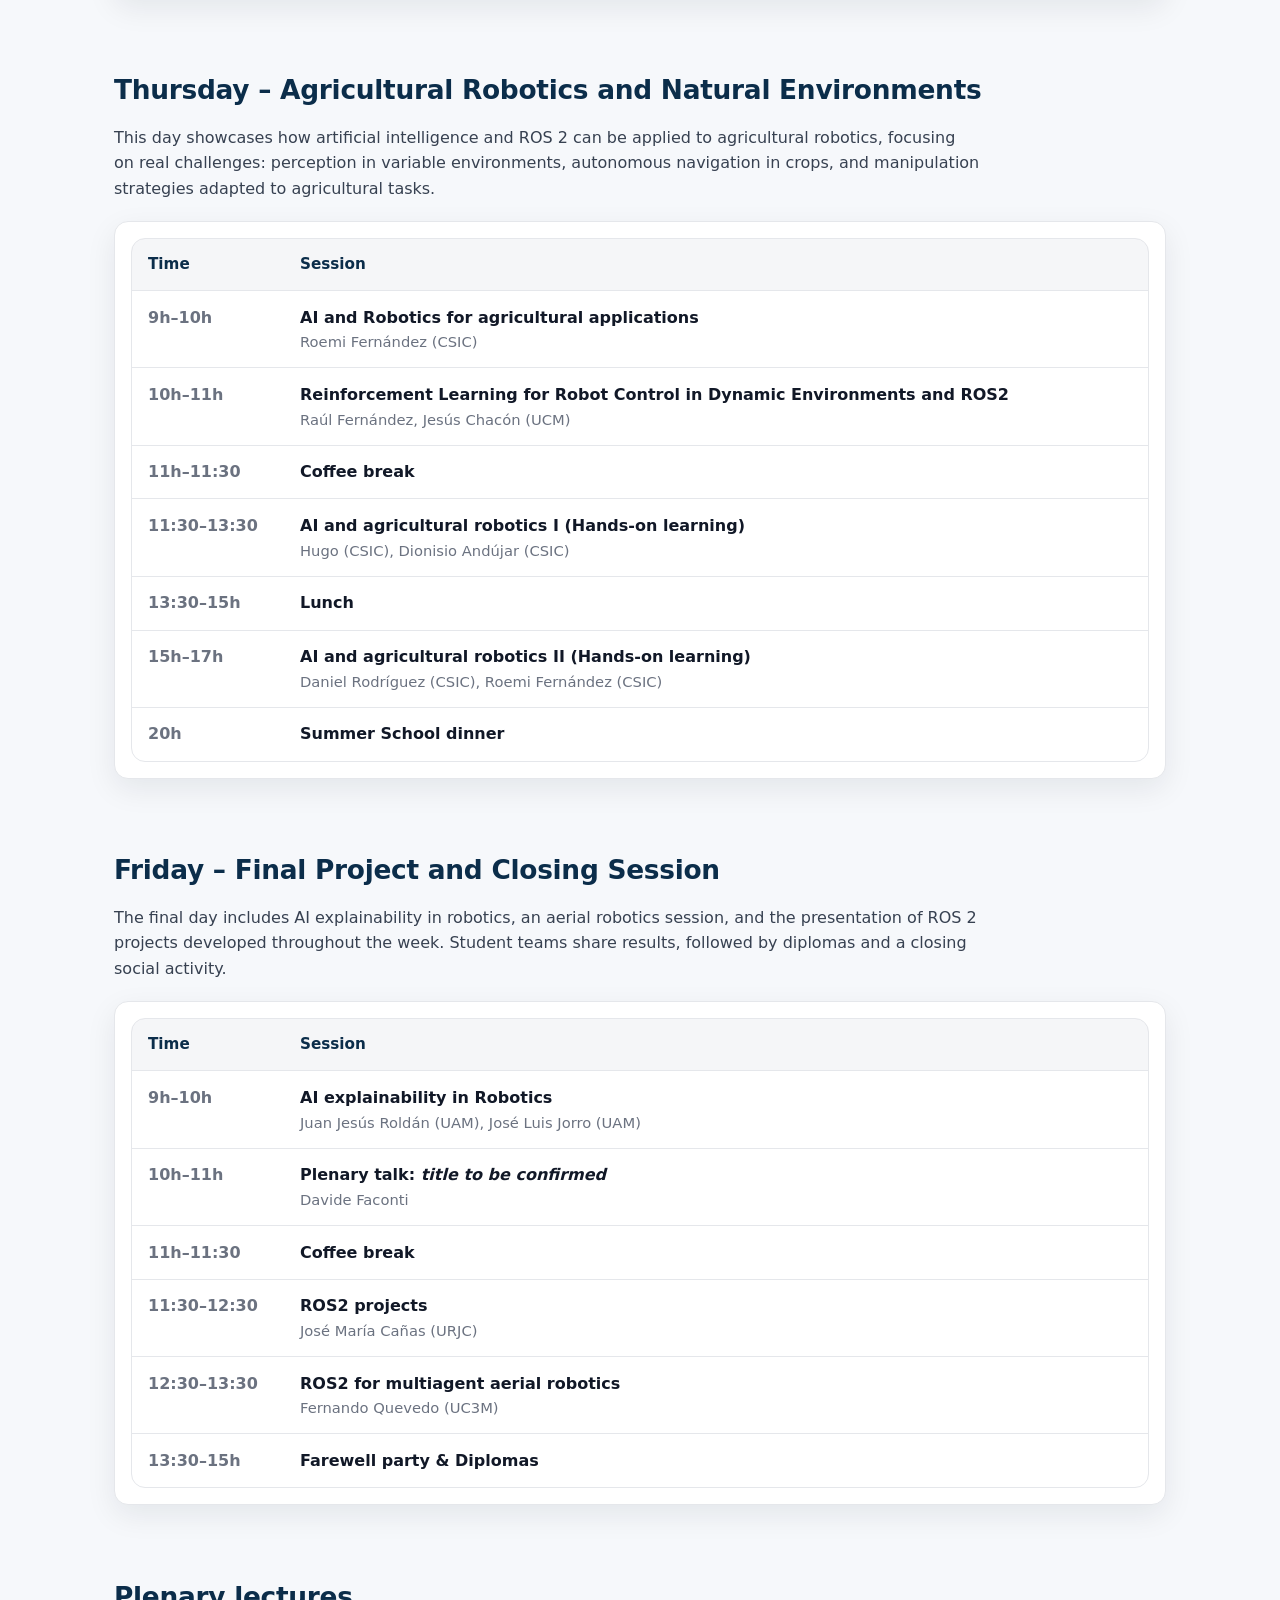
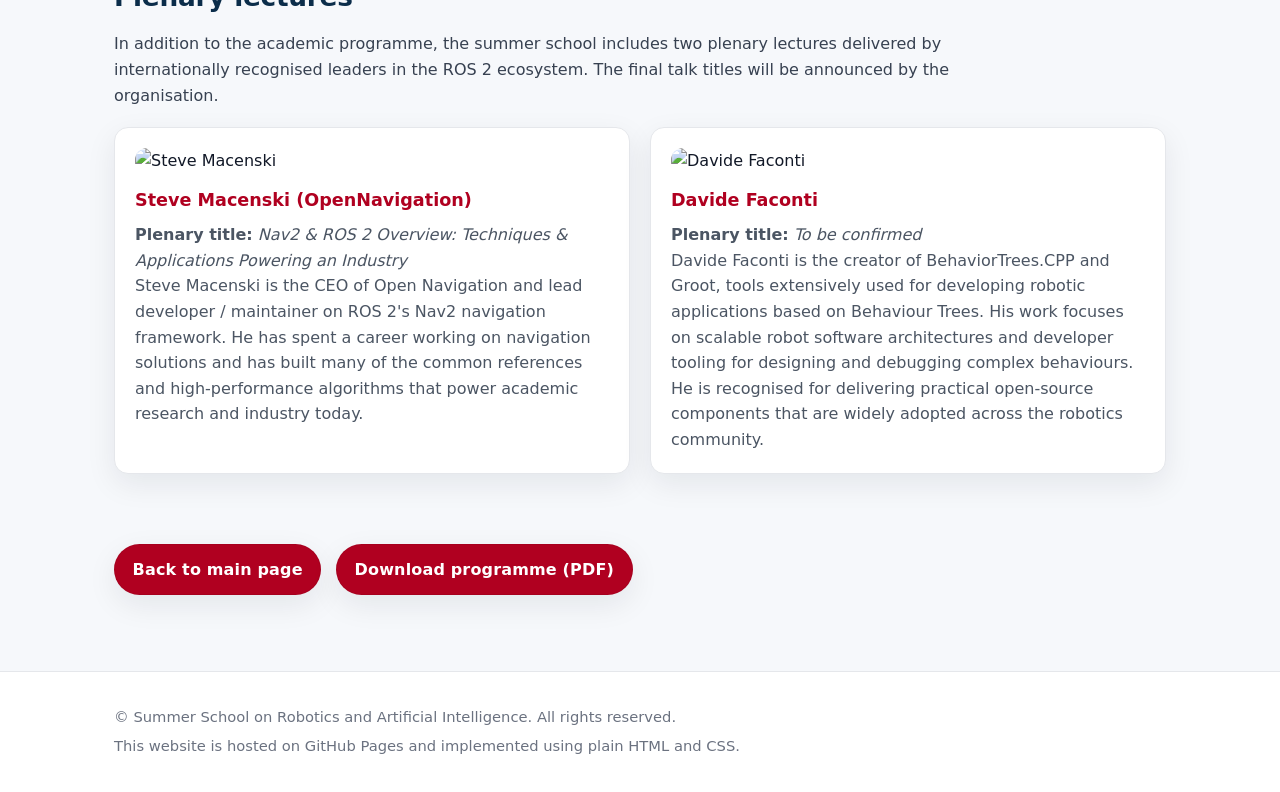
==== commit a9ded85c: "added Jesus Chacon instructor" ====
--- a/detailed_program.html
+++ b/detailed_program.html
@@ -295,7 +295,7 @@
 						<td class="time">10h–11h</td>
 						<td>
 							<strong>Reinforcement Learning for Robot Control in Dynamic Environments and ROS2</strong>
-							<div class="meta">Raúl Fernández (UCM)</div>
+							<div class="meta">Raúl Fernández, Jesús Chacón (UCM)</div>
 						</td>
 					</tr>
 					<tr>
